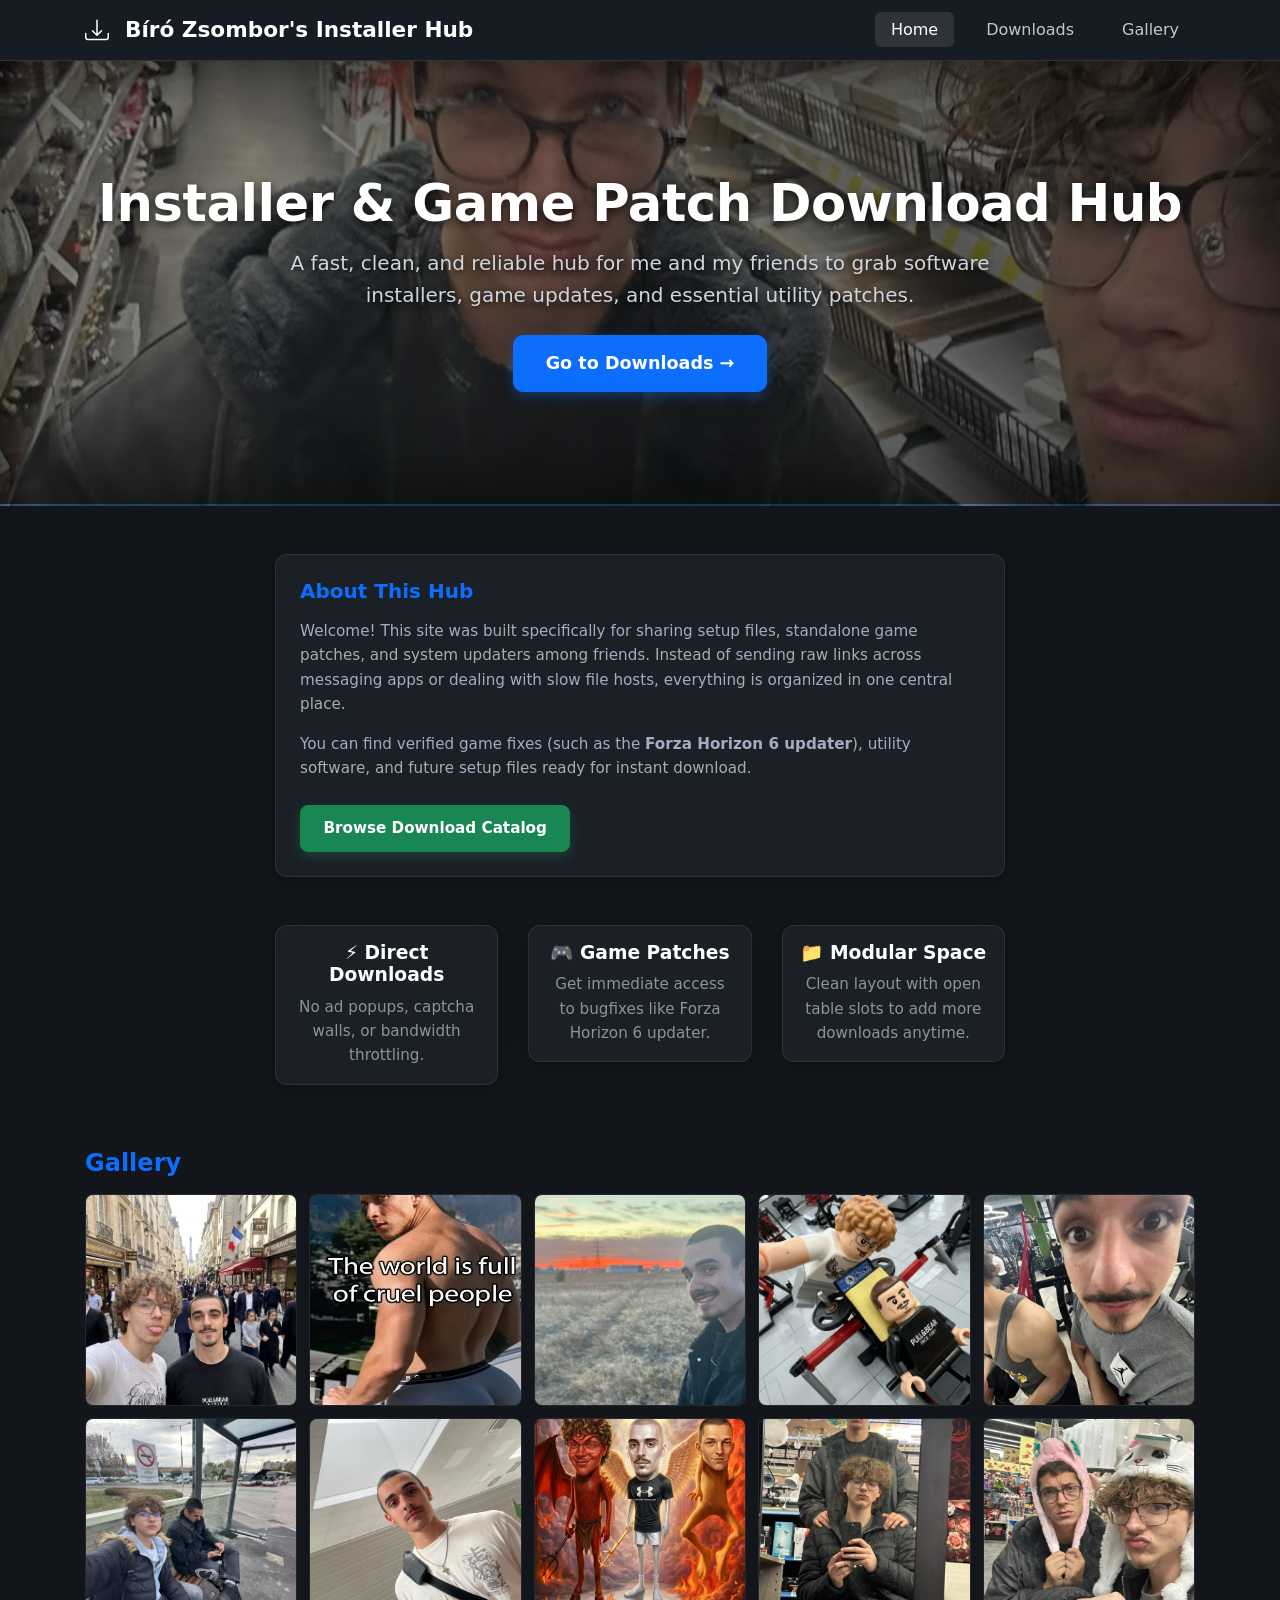
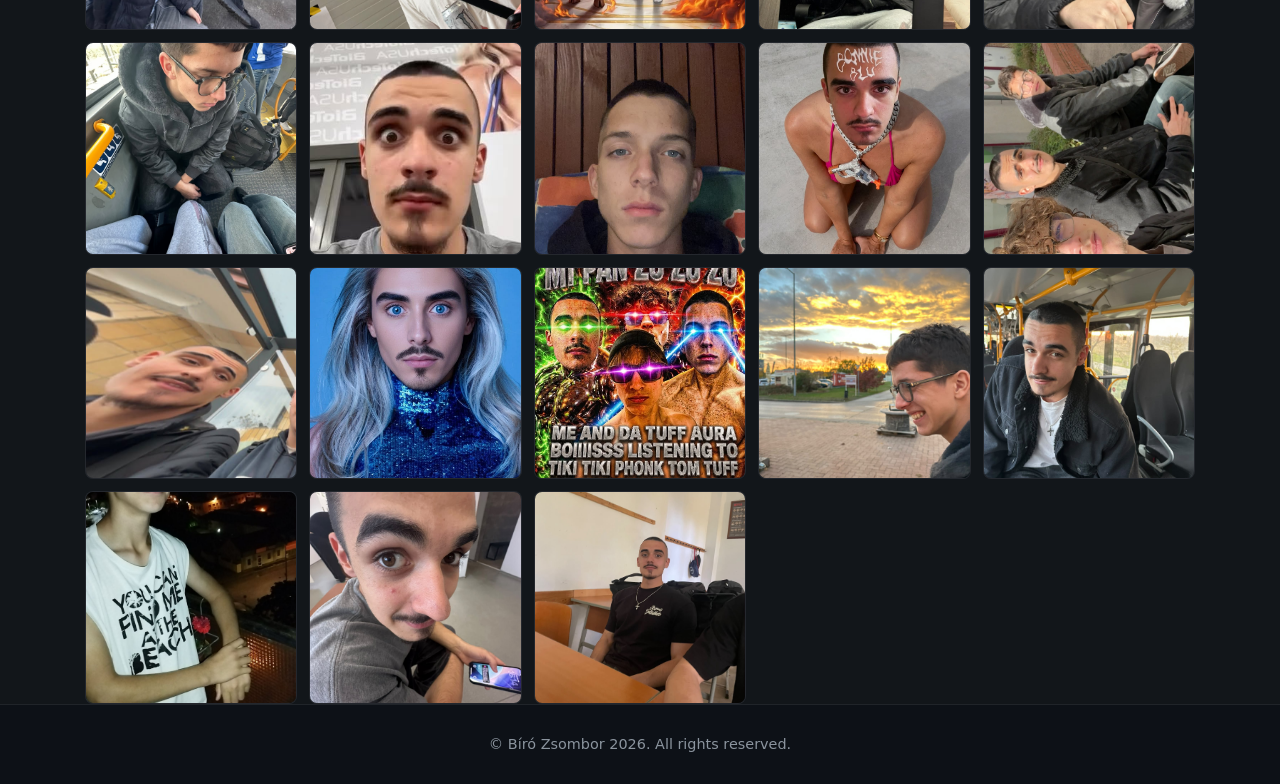
==== main.html @ b5eafd5b "Add files via upload" ====
<!DOCTYPE html>
<html lang="en">
<head>
  <meta charset="UTF-8">
  <meta name="viewport" content="width=device-width, initial-scale=1.0">
  <title>Bíró Zsombor's Installer Hub — Main</title>
  <link rel="stylesheet" href="bs/bootstrap.min.css">
  <link rel="stylesheet" href="css/gallery.css">
</head>
<body>

  <!-- Navbar -->
  <nav class="navbar navbar-expand-lg">
    <div class="container">
      <a class="navbar-brand" href="main.html">
        <svg xmlns="http://www.w3.org/2000/svg" width="24" height="24" fill="currentColor" class="me-2" viewBox="0 0 16 16">
          <path d="M.5 9.9a.5.5 0 0 1 .5.5v2.5a1 1 0 0 0 1 1h12a1 1 0 0 0 1-1v-2.5a.5.5 0 0 1 1 0v2.5a2 2 0 0 1-2 2H2a2 2 0 0 1-2-2v-2.5a.5.5 0 0 1 .5-.5z"/>
          <path d="M7.646 11.854a.5.5 0 0 0 .708 0l3-3a.5.5 0 0 0-.708-.708L8.5 10.293V1.5a.5.5 0 0 0-1 0v8.793L5.354 8.146a.5.5 0 1 0-.708.708l3 3z"/>
        </svg>
        Bíró Zsombor's Installer Hub
      </a>
      <button class="navbar-toggler" type="button" data-bs-target="#navbarNav">
        <span class="navbar-toggler-icon">&#9776;</span>
      </button>
      <div class="navbar-collapse" id="navbarNav">
        <ul class="navbar-nav ms-auto">
          <li class="nav-item">
            <a class="nav-link active" href="main.html">Home</a>
          </li>
          <li class="nav-item">
            <a class="nav-link" href="downloads.html">Downloads</a>
          </li>
          <li class="nav-item">
            <a class="nav-link" href="#gallery">Gallery</a>
          </li>
        </ul>
      </div>
    </div>
  </nav>

  <!-- Header Banner with images/header.jpg background -->
  <header class="site-header">
    <div class="container">
      <h1>Installer & Game Patch Download Hub</h1>
      <p>A fast, clean, and reliable hub for me and my friends to grab software installers, game updates, and essential utility patches.</p>
      <a href="downloads.html" class="btn btn-primary btn-lg">
        Go to Downloads &rarr;
      </a>
    </div>
  </header>

  <!-- Main Description Section -->
  <main class="container py-5">
    <div class="row gap-4 justify-content-center">
      <div class="col-12 col-lg-8">
        <div class="card p-4 mb-4">
          <h2 class="card-title text-primary mb-3">About This Hub</h2>
          <p class="card-text mb-3">
            Welcome! This site was built specifically for sharing setup files, standalone game patches, and system updaters among friends. Instead of sending raw links across messaging apps or dealing with slow file hosts, everything is organized in one central place.
          </p>
          <p class="card-text mb-4">
            You can find verified game fixes (such as the <strong>Forza Horizon 6 updater</strong>), utility software, and future setup files ready for instant download.
          </p>
          <div class="d-flex gap-3">
            <a href="downloads.html" class="btn btn-success fw-bold">Browse Download Catalog</a>
          </div>
        </div>
      </div>

      <!-- Quick Feature Cards -->
      <div class="col-12 col-lg-8">
        <div class="row">
          <div class="col-12 col-md-4 mb-3">
            <div class="card p-3 text-center h-100">
              <h3 class="h5 text-info mb-2">⚡ Direct Downloads</h3>
              <p class="card-text text-muted small">No ad popups, captcha walls, or bandwidth throttling.</p>
            </div>
          </div>
          <div class="col-12 col-md-4 mb-3">
            <div class="card p-3 text-center h-100">
              <h3 class="h5 text-info mb-2">🎮 Game Patches</h3>
              <p class="card-text text-muted small">Get immediate access to bugfixes like Forza Horizon 6 updater.</p>
            </div>
          </div>
          <div class="col-12 col-md-4 mb-3">
            <div class="card p-3 text-center h-100">
              <h3 class="h5 text-info mb-2">📁 Modular Space</h3>
              <p class="card-text text-muted small">Clean layout with open table slots to add more downloads anytime.</p>
            </div>
          </div>
        </div>
      </div>
    </div>
  </main>

  <!-- Gallery -->
  <section class="container pb-5" id="gallery">
    <div class="row justify-content-center">
      <div class="col-12 col-lg-10">
        <h2 class="text-primary mb-3">Gallery</h2>
        <div class="gallery-grid">
        <a href="images/photo-01.jpg" target="_blank" rel="noopener"><img src="images/photo-01.jpg" alt="Gallery photo 1" loading="lazy"></a>
        <a href="images/photo-02.jpg" target="_blank" rel="noopener"><img src="images/photo-02.jpg" alt="Gallery photo 2" loading="lazy"></a>
        <a href="images/photo-03.jpg" target="_blank" rel="noopener"><img src="images/photo-03.jpg" alt="Gallery photo 3" loading="lazy"></a>
        <a href="images/photo-04.jpg" target="_blank" rel="noopener"><img src="images/photo-04.jpg" alt="Gallery photo 4" loading="lazy"></a>
        <a href="images/photo-05.jpg" target="_blank" rel="noopener"><img src="images/photo-05.jpg" alt="Gallery photo 5" loading="lazy"></a>
        <a href="images/photo-06.jpg" target="_blank" rel="noopener"><img src="images/photo-06.jpg" alt="Gallery photo 6" loading="lazy"></a>
        <a href="images/photo-07.jpg" target="_blank" rel="noopener"><img src="images/photo-07.jpg" alt="Gallery photo 7" loading="lazy"></a>
        <a href="images/photo-08.jpg" target="_blank" rel="noopener"><img src="images/photo-08.jpg" alt="Gallery photo 8" loading="lazy"></a>
        <a href="images/photo-09.jpg" target="_blank" rel="noopener"><img src="images/photo-09.jpg" alt="Gallery photo 9" loading="lazy"></a>
        <a href="images/photo-10.jpg" target="_blank" rel="noopener"><img src="images/photo-10.jpg" alt="Gallery photo 10" loading="lazy"></a>
        <a href="images/photo-11.jpg" target="_blank" rel="noopener"><img src="images/photo-11.jpg" alt="Gallery photo 11" loading="lazy"></a>
        <a href="images/photo-12.jpg" target="_blank" rel="noopener"><img src="images/photo-12.jpg" alt="Gallery photo 12" loading="lazy"></a>
        <a href="images/photo-13.jpg" target="_blank" rel="noopener"><img src="images/photo-13.jpg" alt="Gallery photo 13" loading="lazy"></a>
        <a href="images/photo-14.jpg" target="_blank" rel="noopener"><img src="images/photo-14.jpg" alt="Gallery photo 14" loading="lazy"></a>
        <a href="images/photo-15.jpg" target="_blank" rel="noopener"><img src="images/photo-15.jpg" alt="Gallery photo 15" loading="lazy"></a>
        <a href="images/photo-16.jpg" target="_blank" rel="noopener"><img src="images/photo-16.jpg" alt="Gallery photo 16" loading="lazy"></a>
        <a href="images/photo-17.jpg" target="_blank" rel="noopener"><img src="images/photo-17.jpg" alt="Gallery photo 17" loading="lazy"></a>
        <a href="images/photo-18.jpg" target="_blank" rel="noopener"><img src="images/photo-18.jpg" alt="Gallery photo 18" loading="lazy"></a>
        <a href="images/photo-19.jpg" target="_blank" rel="noopener"><img src="images/photo-19.jpg" alt="Gallery photo 19" loading="lazy"></a>
        <a href="images/photo-20.jpg" target="_blank" rel="noopener"><img src="images/photo-20.jpg" alt="Gallery photo 20" loading="lazy"></a>
        <a href="images/photo-21.jpg" target="_blank" rel="noopener"><img src="images/photo-21.jpg" alt="Gallery photo 21" loading="lazy"></a>
        <a href="images/photo-22.jpg" target="_blank" rel="noopener"><img src="images/photo-22.jpg" alt="Gallery photo 22" loading="lazy"></a>
        <a href="images/photo-23.jpg" target="_blank" rel="noopener"><img src="images/photo-23.jpg" alt="Gallery photo 23" loading="lazy"></a>
        </div>
      </div>
    </div>
  </section>

  <!-- Footer -->
  <footer>
    <div class="container">
      <p class="mb-0">© Bíró Zsombor 2026. All rights reserved.</p>
    </div>
  </footer>

  <script src="js/bootstrap.bundle.min.js"></script>
  <script src="js/main.js"></script>
</body>
</html>
---- css/gallery.css ----
.gallery-grid {
  display: grid;
  grid-template-columns: repeat(auto-fill, minmax(180px, 1fr));
  gap: 0.75rem;
}
.gallery-grid a {
  display: block;
  aspect-ratio: 1 / 1;
  overflow: hidden;
  border-radius: 0.5rem;
  border: 1px solid rgba(255, 255, 255, 0.08);
  background: #11151b;
}
.gallery-grid img {
  width: 100%;
  height: 100%;
  object-fit: cover;
  display: block;
  transition: transform 0.25s ease;
}
.gallery-grid a:hover img { transform: scale(1.06); }
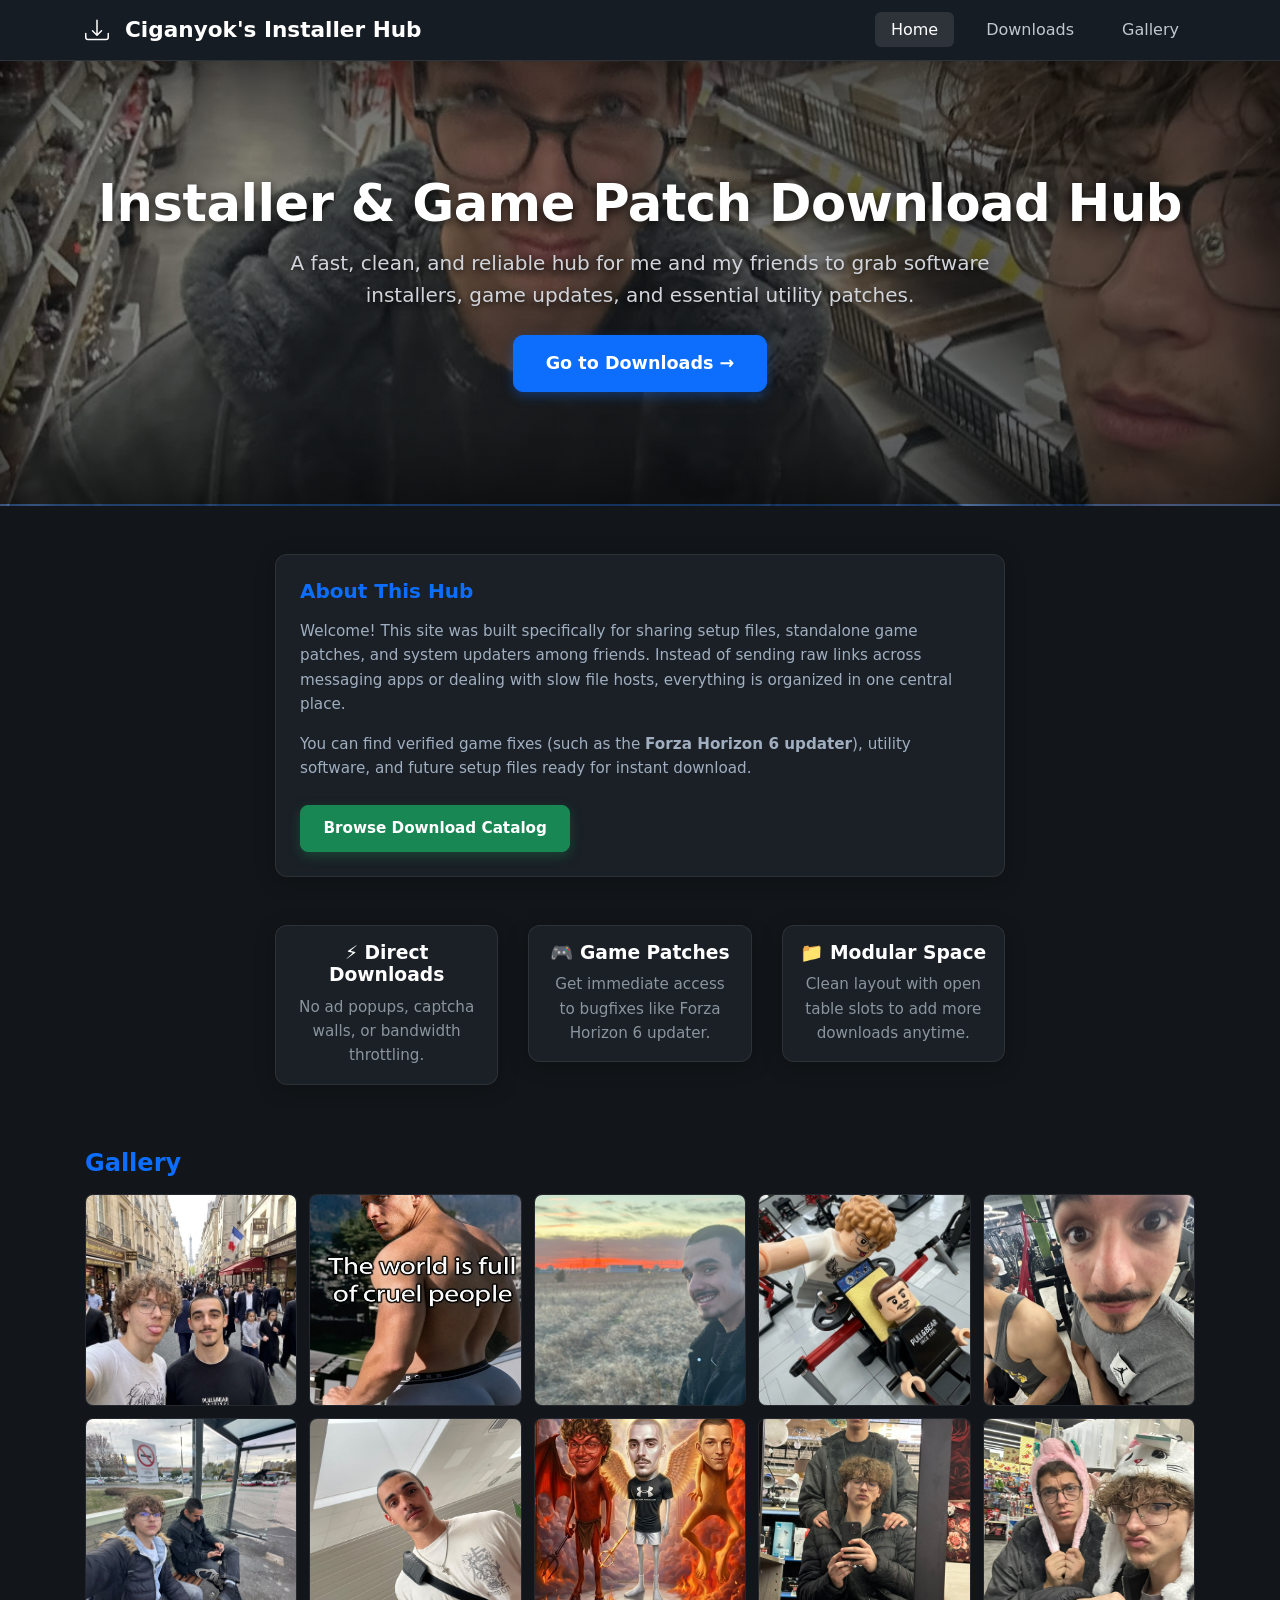
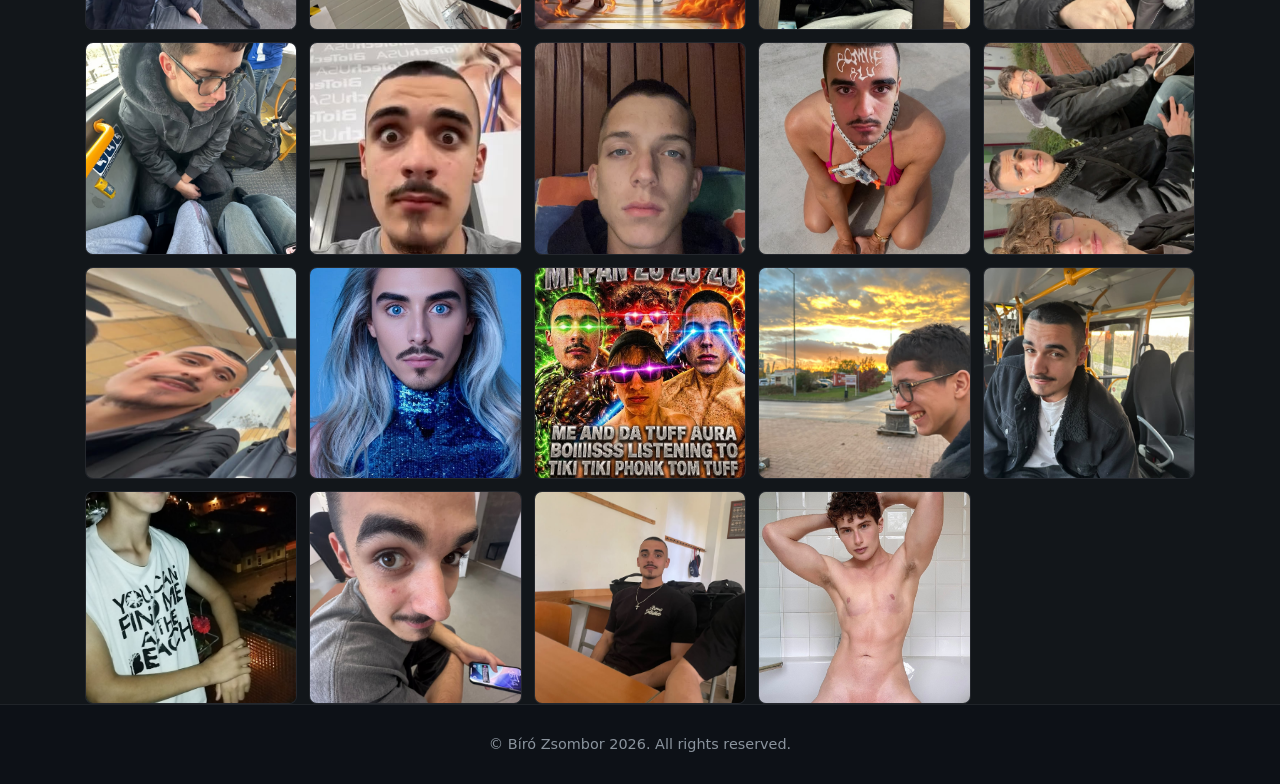
==== commit dfa195db: "Final" ====
--- a/main.html
+++ b/main.html
@@ -3,7 +3,7 @@
 <head>
   <meta charset="UTF-8">
   <meta name="viewport" content="width=device-width, initial-scale=1.0">
-  <title>Bíró Zsombor's Installer Hub — Main</title>
+  <title>Ciganyok's Installer Hub — Main</title>
   <link rel="stylesheet" href="bs/bootstrap.min.css">
   <link rel="stylesheet" href="css/gallery.css">
 </head>
@@ -17,7 +17,7 @@
           <path d="M.5 9.9a.5.5 0 0 1 .5.5v2.5a1 1 0 0 0 1 1h12a1 1 0 0 0 1-1v-2.5a.5.5 0 0 1 1 0v2.5a2 2 0 0 1-2 2H2a2 2 0 0 1-2-2v-2.5a.5.5 0 0 1 .5-.5z"/>
           <path d="M7.646 11.854a.5.5 0 0 0 .708 0l3-3a.5.5 0 0 0-.708-.708L8.5 10.293V1.5a.5.5 0 0 0-1 0v8.793L5.354 8.146a.5.5 0 1 0-.708.708l3 3z"/>
         </svg>
-        Bíró Zsombor's Installer Hub
+        Ciganyok's Installer Hub
       </a>
       <button class="navbar-toggler" type="button" data-bs-target="#navbarNav">
         <span class="navbar-toggler-icon">&#9776;</span>
@@ -99,29 +99,30 @@
       <div class="col-12 col-lg-10">
         <h2 class="text-primary mb-3">Gallery</h2>
         <div class="gallery-grid">
-        <a href="images/photo-01.jpg" target="_blank" rel="noopener"><img src="images/photo-01.jpg" alt="Gallery photo 1" loading="lazy"></a>
-        <a href="images/photo-02.jpg" target="_blank" rel="noopener"><img src="images/photo-02.jpg" alt="Gallery photo 2" loading="lazy"></a>
-        <a href="images/photo-03.jpg" target="_blank" rel="noopener"><img src="images/photo-03.jpg" alt="Gallery photo 3" loading="lazy"></a>
-        <a href="images/photo-04.jpg" target="_blank" rel="noopener"><img src="images/photo-04.jpg" alt="Gallery photo 4" loading="lazy"></a>
-        <a href="images/photo-05.jpg" target="_blank" rel="noopener"><img src="images/photo-05.jpg" alt="Gallery photo 5" loading="lazy"></a>
-        <a href="images/photo-06.jpg" target="_blank" rel="noopener"><img src="images/photo-06.jpg" alt="Gallery photo 6" loading="lazy"></a>
-        <a href="images/photo-07.jpg" target="_blank" rel="noopener"><img src="images/photo-07.jpg" alt="Gallery photo 7" loading="lazy"></a>
-        <a href="images/photo-08.jpg" target="_blank" rel="noopener"><img src="images/photo-08.jpg" alt="Gallery photo 8" loading="lazy"></a>
-        <a href="images/photo-09.jpg" target="_blank" rel="noopener"><img src="images/photo-09.jpg" alt="Gallery photo 9" loading="lazy"></a>
-        <a href="images/photo-10.jpg" target="_blank" rel="noopener"><img src="images/photo-10.jpg" alt="Gallery photo 10" loading="lazy"></a>
-        <a href="images/photo-11.jpg" target="_blank" rel="noopener"><img src="images/photo-11.jpg" alt="Gallery photo 11" loading="lazy"></a>
-        <a href="images/photo-12.jpg" target="_blank" rel="noopener"><img src="images/photo-12.jpg" alt="Gallery photo 12" loading="lazy"></a>
-        <a href="images/photo-13.jpg" target="_blank" rel="noopener"><img src="images/photo-13.jpg" alt="Gallery photo 13" loading="lazy"></a>
-        <a href="images/photo-14.jpg" target="_blank" rel="noopener"><img src="images/photo-14.jpg" alt="Gallery photo 14" loading="lazy"></a>
-        <a href="images/photo-15.jpg" target="_blank" rel="noopener"><img src="images/photo-15.jpg" alt="Gallery photo 15" loading="lazy"></a>
-        <a href="images/photo-16.jpg" target="_blank" rel="noopener"><img src="images/photo-16.jpg" alt="Gallery photo 16" loading="lazy"></a>
-        <a href="images/photo-17.jpg" target="_blank" rel="noopener"><img src="images/photo-17.jpg" alt="Gallery photo 17" loading="lazy"></a>
-        <a href="images/photo-18.jpg" target="_blank" rel="noopener"><img src="images/photo-18.jpg" alt="Gallery photo 18" loading="lazy"></a>
-        <a href="images/photo-19.jpg" target="_blank" rel="noopener"><img src="images/photo-19.jpg" alt="Gallery photo 19" loading="lazy"></a>
-        <a href="images/photo-20.jpg" target="_blank" rel="noopener"><img src="images/photo-20.jpg" alt="Gallery photo 20" loading="lazy"></a>
-        <a href="images/photo-21.jpg" target="_blank" rel="noopener"><img src="images/photo-21.jpg" alt="Gallery photo 21" loading="lazy"></a>
-        <a href="images/photo-22.jpg" target="_blank" rel="noopener"><img src="images/photo-22.jpg" alt="Gallery photo 22" loading="lazy"></a>
-        <a href="images/photo-23.jpg" target="_blank" rel="noopener"><img src="images/photo-23.jpg" alt="Gallery photo 23" loading="lazy"></a>
+        <a href="images/photo-01.jpg"><img src="images/photo-01.jpg" alt="Gallery photo 1" loading="lazy"></a>
+        <a href="images/photo-02.jpg"><img src="images/photo-02.jpg" alt="Gallery photo 2" loading="lazy"></a>
+        <a href="images/photo-03.jpg"><img src="images/photo-03.jpg" alt="Gallery photo 3" loading="lazy"></a>
+        <a href="images/photo-04.jpg"><img src="images/photo-04.jpg" alt="Gallery photo 4" loading="lazy"></a>
+        <a href="images/photo-05.jpg"><img src="images/photo-05.jpg" alt="Gallery photo 5" loading="lazy"></a>
+        <a href="images/photo-06.jpg"><img src="images/photo-06.jpg" alt="Gallery photo 6" loading="lazy"></a>
+        <a href="images/photo-07.jpg"><img src="images/photo-07.jpg" alt="Gallery photo 7" loading="lazy"></a>
+        <a href="images/photo-08.jpg"><img src="images/photo-08.jpg" alt="Gallery photo 8" loading="lazy"></a>
+        <a href="images/photo-09.jpg"><img src="images/photo-09.jpg" alt="Gallery photo 9" loading="lazy"></a>
+        <a href="images/photo-10.jpg"><img src="images/photo-10.jpg" alt="Gallery photo 10" loading="lazy"></a>
+        <a href="images/photo-11.jpg"><img src="images/photo-11.jpg" alt="Gallery photo 11" loading="lazy"></a>
+        <a href="images/photo-12.jpg"><img src="images/photo-12.jpg" alt="Gallery photo 12" loading="lazy"></a>
+        <a href="images/photo-13.jpg"><img src="images/photo-13.jpg" alt="Gallery photo 13" loading="lazy"></a>
+        <a href="images/photo-14.jpg"><img src="images/photo-14.jpg" alt="Gallery photo 14" loading="lazy"></a>
+        <a href="images/photo-15.jpg"><img src="images/photo-15.jpg" alt="Gallery photo 15" loading="lazy"></a>
+        <a href="images/photo-16.jpg"><img src="images/photo-16.jpg" alt="Gallery photo 16" loading="lazy"></a>
+        <a href="images/photo-17.jpg"><img src="images/photo-17.jpg" alt="Gallery photo 17" loading="lazy"></a>
+        <a href="images/photo-18.jpg"><img src="images/photo-18.jpg" alt="Gallery photo 18" loading="lazy"></a>
+        <a href="images/photo-19.jpg"><img src="images/photo-19.jpg" alt="Gallery photo 19" loading="lazy"></a>
+        <a href="images/photo-20.jpg"><img src="images/photo-20.jpg" alt="Gallery photo 20" loading="lazy"></a>
+        <a href="images/photo-21.jpg"><img src="images/photo-21.jpg" alt="Gallery photo 21" loading="lazy"></a>
+        <a href="images/photo-22.jpg"><img src="images/photo-22.jpg" alt="Gallery photo 22" loading="lazy"></a>
+        <a href="images/photo-23.jpg"><img src="images/photo-23.jpg" alt="Gallery photo 23" loading="lazy"></a>
+        <a href="images/gay.jpg"><img src="images/gay.jpg" alt="Gallery photo 23" loading="lazy"></a>
         </div>
       </div>
     </div>
@@ -136,5 +137,6 @@
 
   <script src="js/bootstrap.bundle.min.js"></script>
   <script src="js/main.js"></script>
+  <script src="js/gallery.js"></script>
 </body>
 </html>
--- a/css/gallery.css
+++ b/css/gallery.css
@@ -19,3 +19,49 @@
   transition: transform 0.25s ease;
 }
 .gallery-grid a:hover img { transform: scale(1.06); }
+
+/* Lightbox */
+.lb-overlay {
+  position: fixed;
+  inset: 0;
+  z-index: 2000;
+  display: none;
+  align-items: center;
+  justify-content: center;
+  background: rgba(5, 7, 10, 0.94);
+}
+.lb-overlay.open { display: flex; }
+.lb-img {
+  max-width: 92vw;
+  max-height: 86vh;
+  object-fit: contain;
+  border-radius: 0.5rem;
+  box-shadow: 0 10px 40px rgba(0, 0, 0, 0.7);
+  user-select: none;
+}
+.lb-btn {
+  position: absolute;
+  border: 0;
+  background: rgba(255, 255, 255, 0.12);
+  color: #fff;
+  width: 3rem;
+  height: 3rem;
+  border-radius: 50%;
+  font-size: 1.6rem;
+  line-height: 1;
+  cursor: pointer;
+  transition: background 0.2s;
+}
+.lb-btn:hover { background: rgba(255, 255, 255, 0.28); }
+.lb-prev { left: 1rem; top: 50%; transform: translateY(-50%); }
+.lb-next { right: 1rem; top: 50%; transform: translateY(-50%); }
+.lb-close { top: 1rem; right: 1rem; }
+.lb-count {
+  position: absolute;
+  bottom: 1rem;
+  left: 50%;
+  transform: translateX(-50%);
+  color: #d1d5db;
+  font-size: 0.9rem;
+}
+body.lb-lock { overflow: hidden; }
